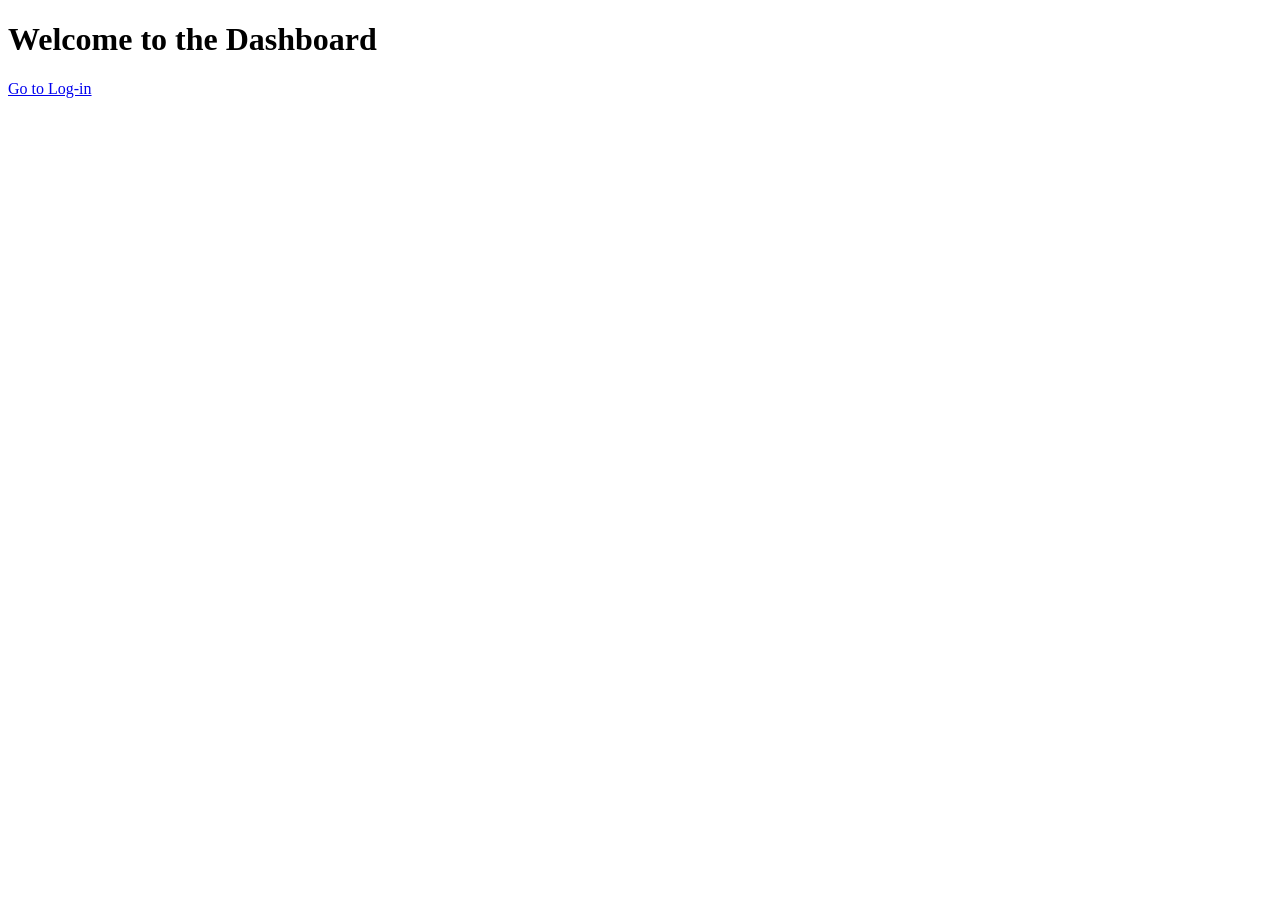
==== dashboard.html @ dfe9d7c4 "desktop/mobile responsiveness update" ====
<!DOCTYPE html>
<html lang="en">
<head>
    <meta charset="UTF-8">
    <meta name="viewport" content="width=device-width, initial-scale=1.0">
    <title>GRCme | Dashboard</title>
</head>
<body>
    <h1>Welcome to the Dashboard</h1>
    <a href="index.html" class="btn btn-primary">Go to Log-in</a>
</body>
</html>
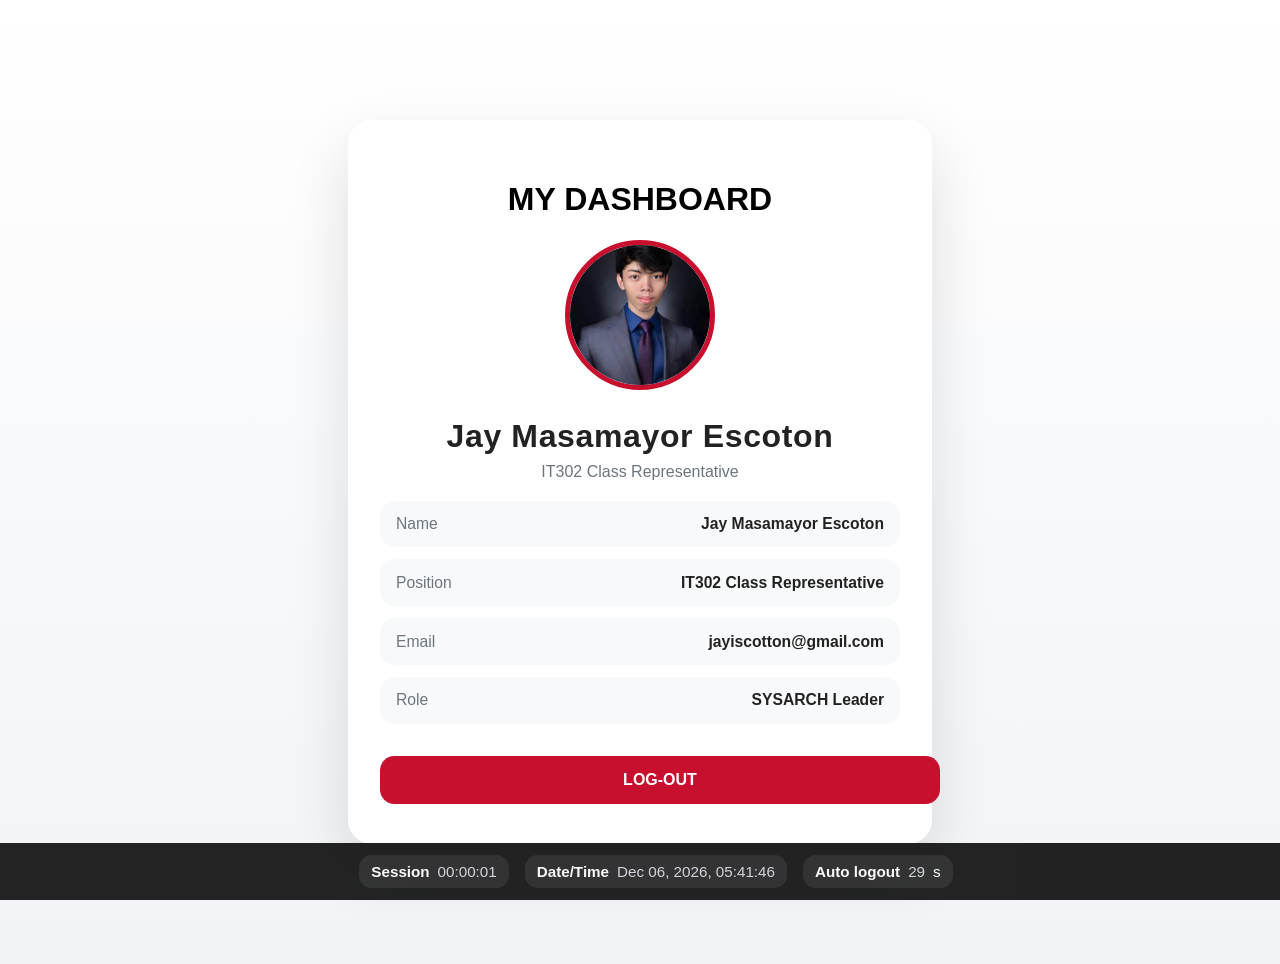
==== commit 19e6e642: "Dashboard Complete" ====
--- a/dashboard.html
+++ b/dashboard.html
@@ -3,10 +3,34 @@
 <head>
     <meta charset="UTF-8">
     <meta name="viewport" content="width=device-width, initial-scale=1.0">
+    <link rel="stylesheet" href="styles/dashboard.css">
     <title>GRCme | Dashboard</title>
 </head>
 <body>
-    <h1>Welcome to the Dashboard</h1>
-    <a href="index.html" class="btn btn-primary">Go to Log-in</a>
+
+    <div class="dashboard-container">
+        
+        <div class="dashboard-card">
+            <h1 style="color: black;">MY DASHBOARD</h1>
+            <img src="assets/Escoton_Jay_M.jpg" alt="Jay Masamayor Escoton" class="profile-photo">
+            
+            <h1 class="profile-name">Jay Masamayor Escoton</h1>
+            <p class="profile-role">IT302 Class Representative</p>
+            <div class="profile-info">
+                <div class="info-row"><span>Name</span><strong>Jay Masamayor Escoton</strong></div>
+                <div class="info-row"><span>Position</span><strong>IT302 Class Representative</strong></div>
+                <div class="info-row"><span>Email</span><strong>jayiscotton@gmail.com</strong></div>
+                <div class="info-row"><span>Role</span><strong>SYSARCH Leader</strong></div>
+            </div>
+            <a href="index.html" class="logout-button">LOG-OUT</a>
+        </div>
+    </div>
+
+    <div class="debug-bar">
+        <div class="debug-item"><strong>Session</strong><span id="session-timer">00:00:00</span></div>
+        <div class="debug-item"><strong>Date/Time</strong><span id="current-datetime">--</span></div>
+        <div class="debug-item"><strong>Auto logout</strong><span id="idle-timer">30</span>s</div>
+    </div>
+    <script src="dashboard.js"></script>
 </body>
 </html>
--- a/styles/dashboard.css
+++ b/styles/dashboard.css
@@ -0,0 +1,138 @@
+body {
+    margin: 0;
+    font-family: 'Segoe UI', Tahoma, Geneva, Verdana, sans-serif;
+    background: linear-gradient(180deg, #ffffff 0%, #f1f3f6 100%);
+    color: #222;
+}
+
+.dashboard-container {
+    min-height: 100vh;
+    display: flex;
+    align-items: center;
+    justify-content: center;
+    padding: 2rem;
+}
+
+.dashboard-card {
+    width: min(100%, 520px);
+    background: #fff;
+    border-radius: 1.5rem;
+    box-shadow: 0 24px 60px rgba(0, 0, 0, 0.12);
+    padding: 2.5rem 2rem;
+    text-align: center;
+}
+
+.profile-photo {
+    width: 140px;
+    height: 140px;
+    object-fit: cover;
+    border-radius: 50%;
+    border: 5px solid #c8102e;
+    margin: 0 auto 1.5rem;
+}
+
+.profile-name {
+    margin: 0;
+    font-size: 2rem;
+    font-weight: 700;
+    letter-spacing: 0.02em;
+}
+
+.profile-role {
+    margin: 0.5rem 0 1.25rem;
+    color: #6c757d;
+    font-size: 1rem;
+}
+
+.profile-info {
+    display: grid;
+    gap: 0.75rem;
+    margin-bottom: 2rem;
+    text-align: left;
+}
+
+.info-row {
+    display: flex;
+    justify-content: space-between;
+    padding: 0.9rem 1rem;
+    background: #f8f9fa;
+    border-radius: 0.9rem;
+    font-size: 0.98rem;
+}
+
+.info-row span:first-child {
+    color: #6c757d;
+}
+
+.logout-button {
+    display: inline-flex;
+    align-items: center;
+    justify-content: center;
+    width: 100%;
+    padding: 0.95rem 1.25rem;
+    border: none;
+    border-radius: 0.9rem;
+    background: #c8102e;
+    color: #fff;
+    font-size: 1rem;
+    font-weight: 600;
+    text-decoration: none;
+    cursor: pointer;
+}
+
+.logout-button:hover {
+    background: #a20a25;
+}
+
+@media (max-width: 560px) {
+    .dashboard-card {
+        padding: 1.75rem 1.25rem;
+    }
+    .profile-photo {
+        width: 120px;
+        height: 120px;
+    }
+    .info-row {
+        flex-direction: column;
+        text-align: left;
+    }
+}
+
+.debug-bar {
+    position: fixed;
+    bottom: 0;
+    left: 0;
+    width: 100%;
+    display: flex;
+    justify-content: center;
+    gap: 1rem;
+    padding: 0.75rem 1rem;
+    background: rgba(24, 24, 24, 0.95);
+    color: #fff;
+    font-size: 0.95rem;
+    z-index: 1000;
+}
+
+.debug-item {
+    display: flex;
+    align-items: center;
+    gap: 0.5rem;
+    padding: 0.5rem 0.75rem;
+    border-radius: 0.8rem;
+    background: rgba(255, 255, 255, 0.08);
+}
+
+.debug-item strong {
+    color: #f8f9fa;
+}
+
+.debug-item span {
+    color: #d1d5db;
+}
+
+@media (max-width: 560px) {
+    .debug-bar {
+        flex-direction: column;
+        align-items: stretch;
+    }
+}
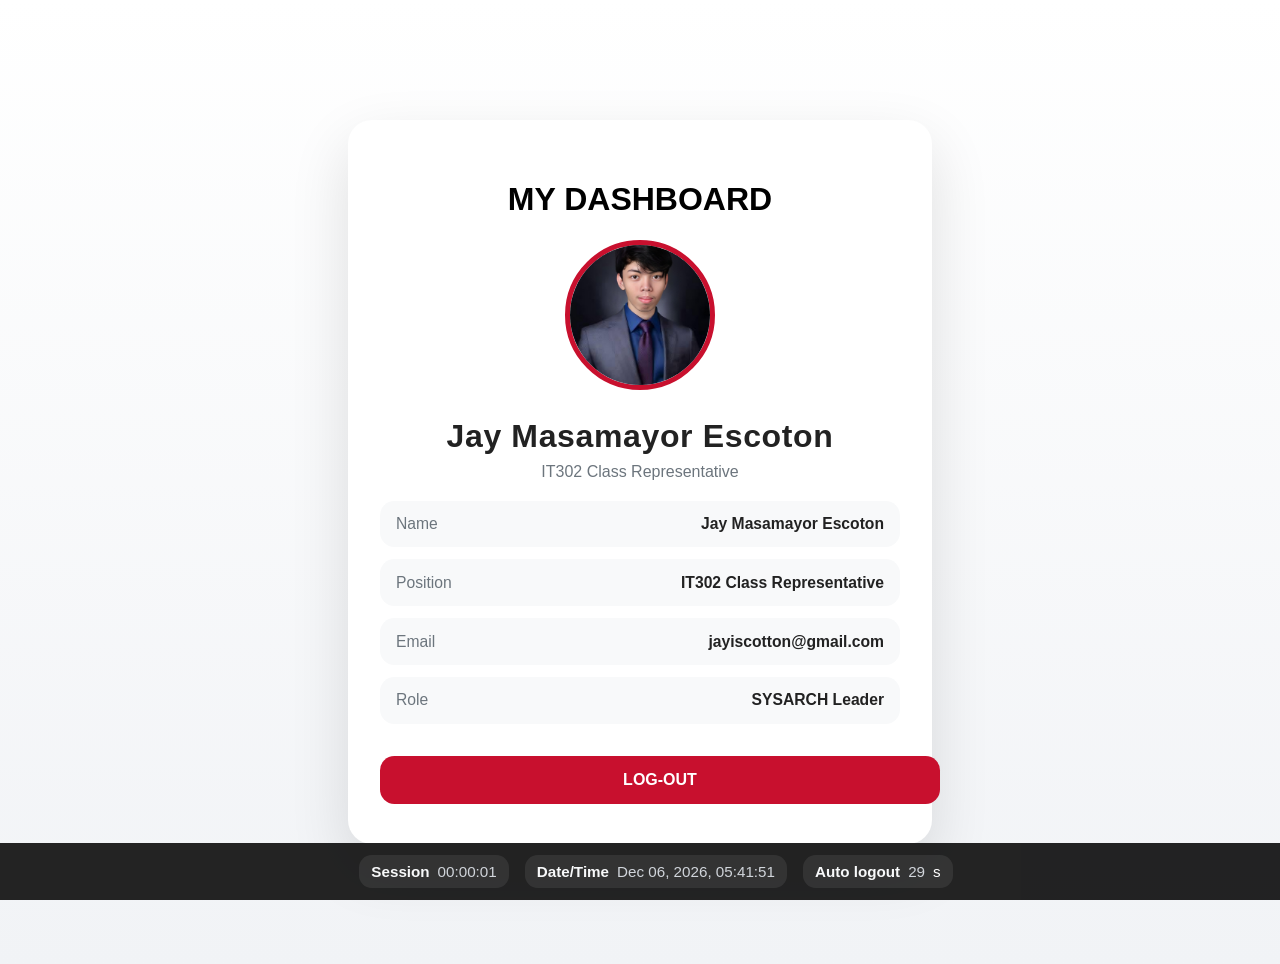
==== commit 37e3ae36: "favicon added" ====
--- a/dashboard.html
+++ b/dashboard.html
@@ -3,8 +3,9 @@
 <head>
     <meta charset="UTF-8">
     <meta name="viewport" content="width=device-width, initial-scale=1.0">
+    <link rel="icon" type="image/png" href="assets/grc_recovery_icon.png">
     <link rel="stylesheet" href="styles/dashboard.css">
-    <title>GRCme | Dashboard</title>
+    <title>GRC | Dashboard</title>
 </head>
 <body>
 
